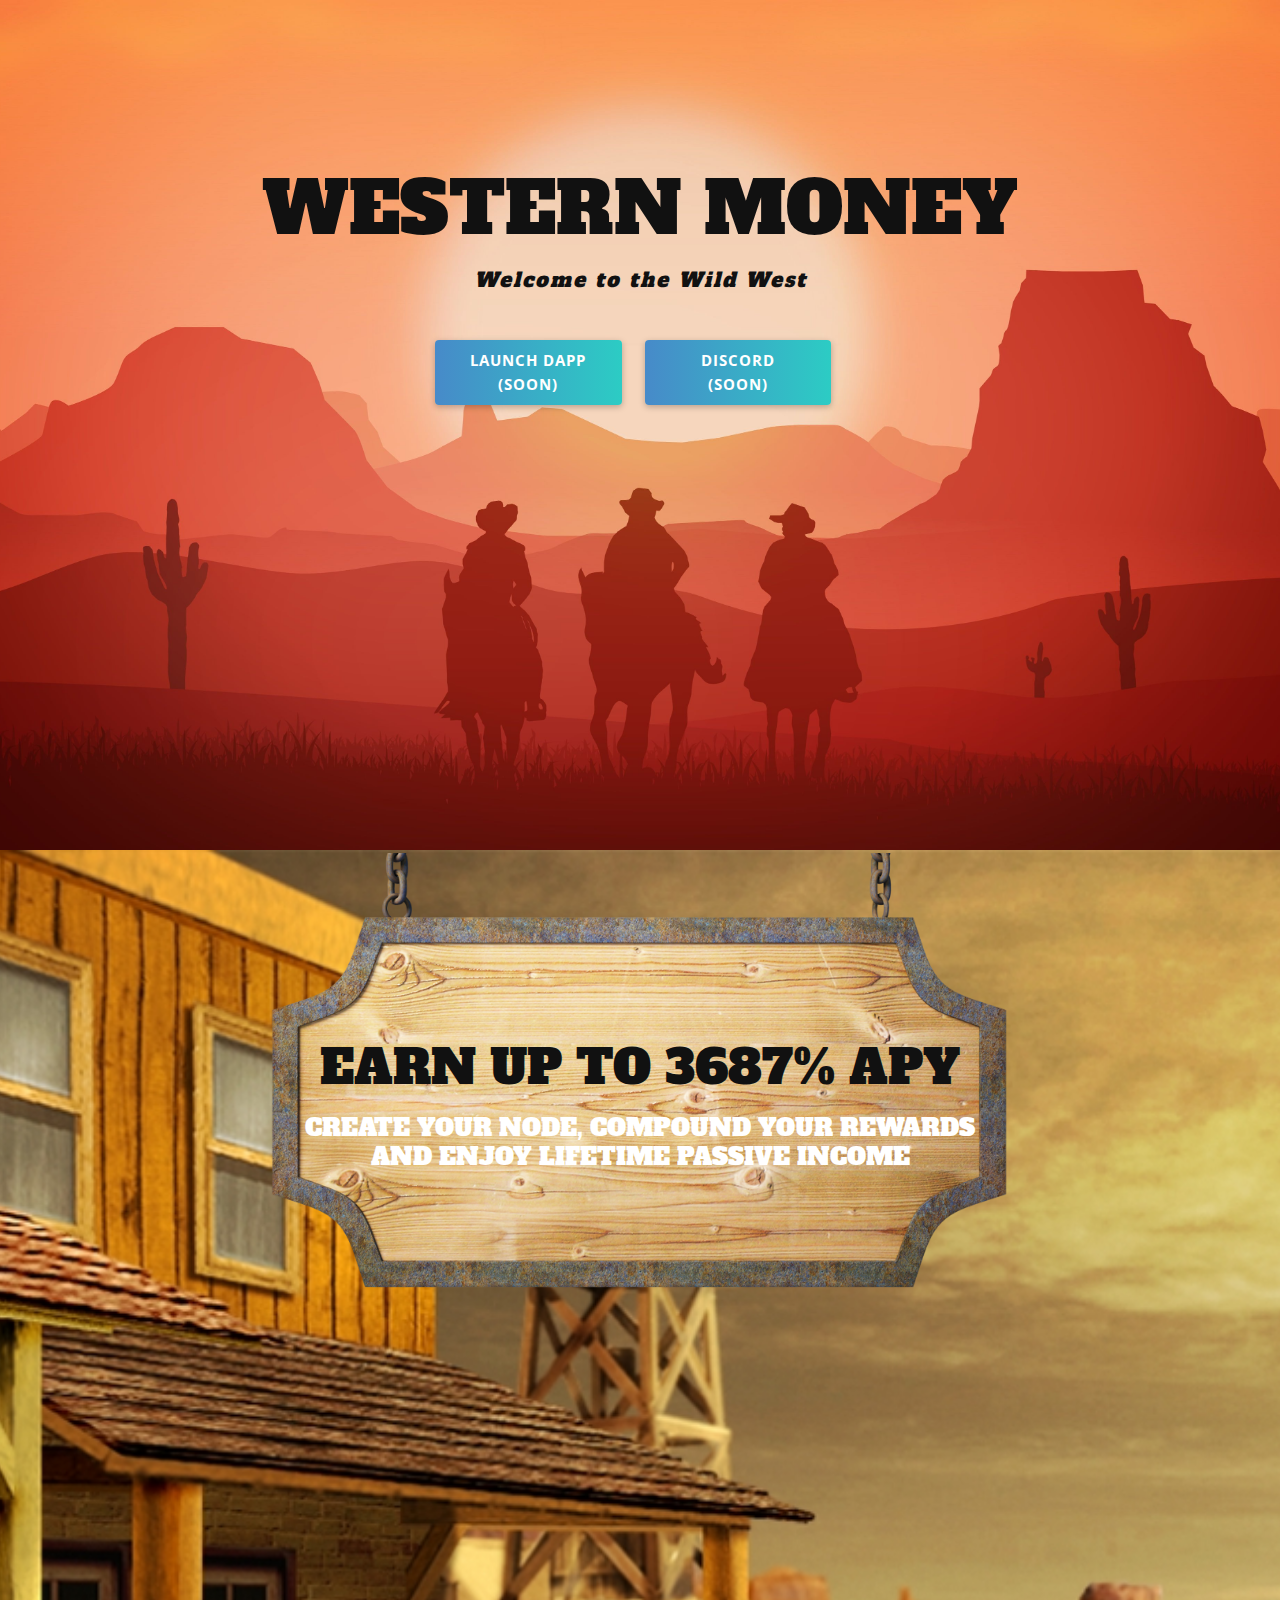
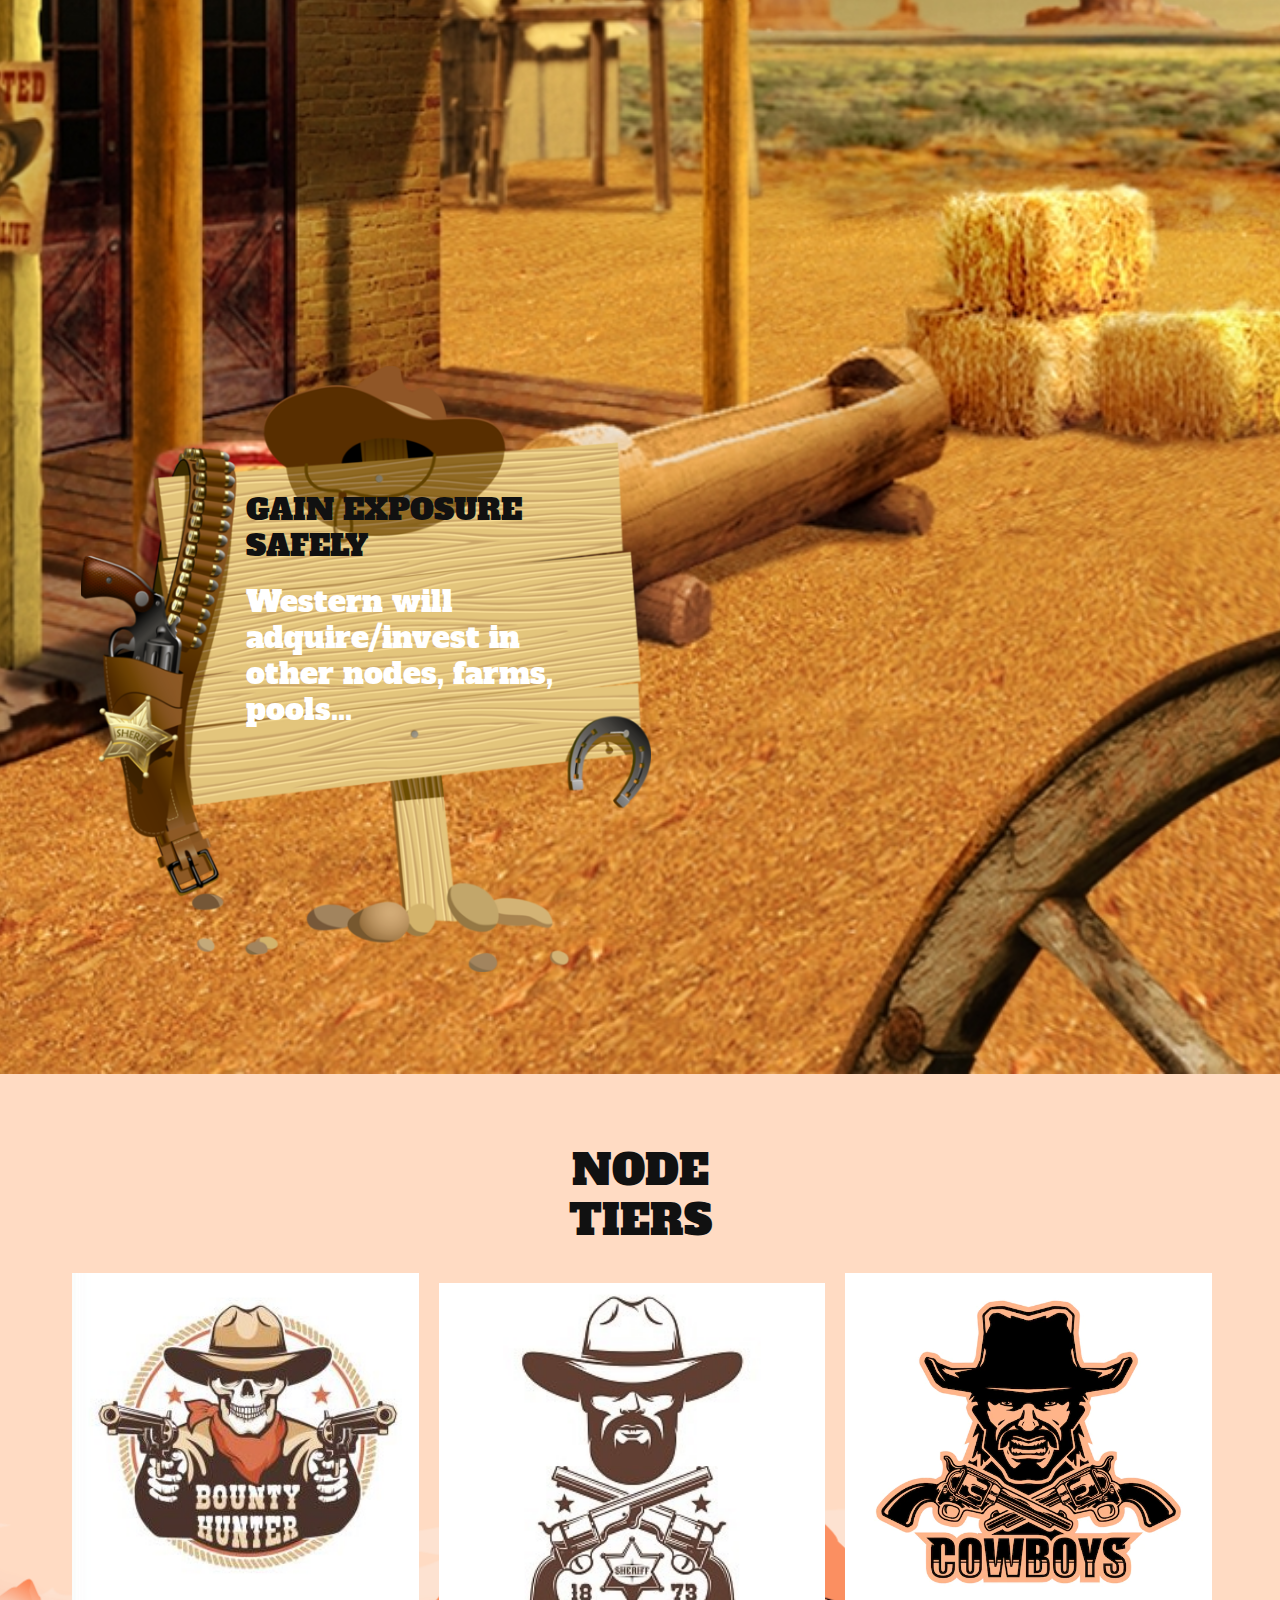
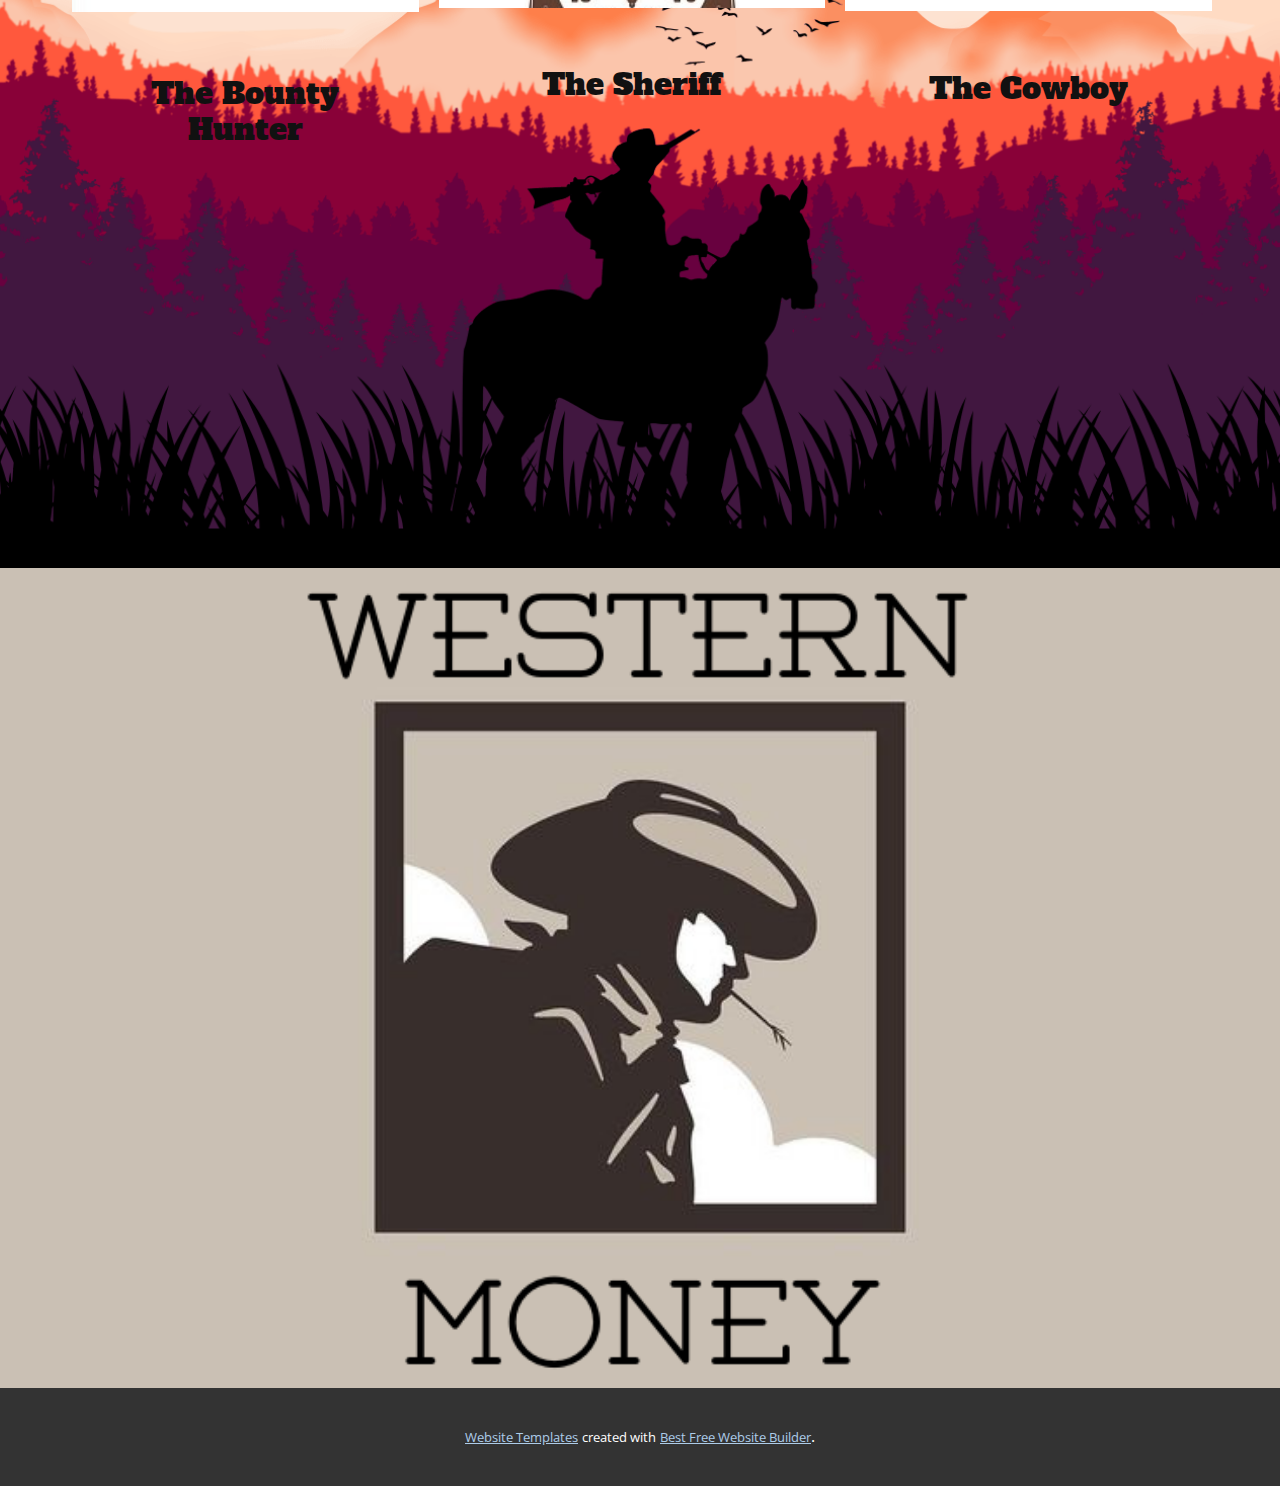
==== index.html @ 6a25d563 "." ====
<!DOCTYPE html>
<html style="font-size: 16px;">
  <head>
    <meta name="viewport" content="width=device-width, initial-scale=1.0">
    <meta charset="utf-8">
    <meta name="keywords" content="Welcome to Mountain Expeditions Club!, About Us, Expedition&nbsp;leaders, Our Leaders, Contact Us">
    <meta name="description" content="">
    <meta name="page_type" content="np-template-header-footer-from-plugin">
    <title>Página 1</title>
    <link rel="stylesheet" href="nicepage.css" media="screen">
<link rel="stylesheet" href="Página-1.css" media="screen">
    <script class="u-script" type="text/javascript" src="jquery.js" defer=""></script>
    <script class="u-script" type="text/javascript" src="nicepage.js" defer=""></script>
    <meta name="generator" content="Nicepage 4.3.3, nicepage.com">
    <link id="u-theme-google-font" rel="stylesheet" href="https://fonts.googleapis.com/css?family=Roboto:100,100i,300,300i,400,400i,500,500i,700,700i,900,900i|Open+Sans:300,300i,400,400i,600,600i,700,700i,800,800i">
    <link id="u-page-google-font" rel="stylesheet" href="https://fonts.googleapis.com/css?family=Alfa+Slab+One:400">
    
    
    
    
    
    <script type="application/ld+json">{
		"@context": "http://schema.org",
		"@type": "Organization",
		"name": ""
}</script>
    <meta name="theme-color" content="#478ac9">
    <meta property="og:title" content="Página 1">
    <meta property="og:type" content="website">
  </head>
  <body data-home-page="Página-1.html" data-home-page-title="Página 1" class="u-body"> 
    <section class="u-clearfix u-image u-section-1" id="sec-40b3" data-image-width="4010" data-image-height="2453">
      <div class="u-clearfix u-sheet u-sheet-1">
        <div class="u-container-style u-expanded-width-md u-expanded-width-sm u-group u-group-1">
          <div class="u-container-layout u-container-layout-1">
            <h1 class="u-align-center u-custom-font u-text u-title u-text-1">WESTERN MONEY</h1>
            <h5 class="u-align-center u-custom-font u-text u-text-2">Welcome to the Wild West</h5>
            <a href="twitter.com/western_money_" class="u-btn u-btn-round u-button-style u-gradient u-none u-radius-4 u-text-body-alt-color u-btn-1"> LAUNCH DAPP<br>(soon)
            </a>
            <a href="discord.com" class="u-btn u-btn-round u-button-style u-gradient u-none u-radius-4 u-text-body-alt-color u-btn-2"> discord<br>(soon)
            </a>
          </div>
        </div>
      </div>
    </section>
    <section class="u-clearfix u-image u-section-2" id="sec-3da4" data-image-width="1600" data-image-height="921">
      <div class="u-clearfix u-sheet u-sheet-1">
        <div class="u-container-style u-group u-group-1">
          <div class="u-container-layout u-container-layout-1">
            <img class="u-image u-image-default u-image-1" src="images/1716072929.png" alt="" data-image-width="1050" data-image-height="956">
            <h2 class="u-align-center u-text u-text-1">EARN UP TO 3687% APY</h2>
            <h4 class="u-align-center u-custom-font u-text u-text-body-alt-color u-text-2">CREATE YOUR NODE, COMPOUND YOUR REWARDS AND ENJOY LIFETIME PASSIVE INCOME</h4>
          </div>
        </div>
        <div class="u-clearfix u-expanded-width u-layout-wrap u-layout-wrap-1">
          <div class="u-gutter-0 u-layout">
            <div class="u-layout-row">
              <div class="u-container-style u-layout-cell u-size-60 u-layout-cell-1">
                <div class="u-container-layout"></div>
              </div>
            </div>
          </div>
        </div>
        <div class="u-container-style u-group u-group-2">
          <div class="u-container-layout u-container-layout-3">
            <img class="u-image u-image-default u-image-2" src="images/PngItem_6798335.png" alt="" data-image-width="600" data-image-height="638">
            <h3 class="u-custom-font u-text u-text-3">GAIN EXPOSURE SAFELY</h3>
            <h3 class="u-custom-font u-text u-text-body-alt-color u-text-4">Western will adquire/invest in other nodes, farms, pools...</h3>
          </div>
        </div>
      </div>
    </section>
    <section class="u-clearfix u-image u-section-3" id="sec-844a" data-image-width="1920" data-image-height="1080">
      <div class="u-clearfix u-sheet u-sheet-1">
        <h3 class="u-align-center u-custom-font u-text u-text-1">NODE TIERS</h3>
        <a href="https://nicepage.cloud" class="u-btn u-btn-round u-button-style u-gradient u-none u-radius-4 u-text-body-alt-color u-btn-1"><span class="u-icon u-text-white"><svg class="u-svg-content" viewBox="0 0 512 512" x="0px" y="0px" style="width: 1em; height: 1em;"><path d="M53.333,224C23.936,224,0,247.936,0,277.333V448c0,29.397,23.936,53.333,53.333,53.333h64 c12.011,0,23.061-4.053,32-10.795V224H53.333z"></path><path d="M512,304c0-12.821-5.077-24.768-13.888-33.579c9.963-10.901,15.04-25.515,13.653-40.725    c-2.496-27.115-26.923-48.363-55.637-48.363H324.352c6.528-19.819,16.981-56.149,16.981-85.333c0-46.272-39.317-85.333-64-85.333 c-22.165,0-37.995,12.48-38.677,12.992c-2.517,2.027-3.989,5.099-3.989,8.341v72.341l-61.44,133.099l-2.56,1.301v228.651    C188.032,475.584,210.005,480,224,480h195.819c23.232,0,43.563-15.659,48.341-37.269c2.453-11.115,1.024-22.315-3.861-32.043 c15.765-7.936,26.368-24.171,26.368-42.688c0-7.552-1.728-14.784-5.013-21.333C501.419,338.731,512,322.496,512,304z"></path></svg><img></span>&nbsp;Like
        </a>
      </div>
    </section>
    <section class="u-clearfix u-image u-section-4" id="sec-cf53" data-image-width="736" data-image-height="736">
      <div class="u-clearfix u-sheet u-sheet-1">
        <div class="u-clearfix u-expanded-width u-gutter-20 u-layout-wrap u-layout-wrap-1">
          <div class="u-layout">
            <div class="u-layout-row">
              <div class="u-container-style u-layout-cell u-left-cell u-size-20 u-size-20-md u-layout-cell-1">
                <div class="u-container-layout"></div>
              </div>
              <div class="u-container-style u-layout-cell u-size-20 u-size-20-md u-layout-cell-2">
                <div class="u-container-layout">
                  <div class="u-clearfix u-gutter-20 u-layout-wrap u-layout-wrap-2">
                    <div class="u-layout">
                      <div class="u-layout-row">
                        <div class="u-container-style u-layout-cell u-left-cell u-size-19-lg u-size-19-sm u-size-19-xl u-size-19-xs u-size-20-md u-layout-cell-3">
                          <div class="u-container-layout">
                            <img class="u-expanded-width u-image u-image-1" src="images/rgrhgrhtj.jpg" data-image-width="303" data-image-height="306">
                            <h3 class="u-align-center u-custom-font u-text u-text-1">The Bounty Hunter</h3>
                          </div>
                        </div>
                        <div class="u-align-center u-container-style u-layout-cell u-size-20-md u-size-21-lg u-size-21-sm u-size-21-xl u-size-21-xs u-layout-cell-4">
                          <div class="u-container-layout">
                            <img class="u-expanded-width u-image u-image-2" src="images/Inkedewgwegw_LI.jpg" data-image-width="288" data-image-height="322">
                            <h3 class="u-custom-font u-text u-text-2">The Sheriff</h3>
                          </div>
                        </div>
                        <div class="u-container-style u-layout-cell u-right-cell u-size-20 u-size-20-md u-layout-cell-5">
                          <div class="u-container-layout">
                            <img class="u-expanded-width u-image u-image-3" src="images/cowboy.jpg" data-image-width="626" data-image-height="626">
                            <h3 class="u-align-center u-custom-font u-text u-text-3">The Cowboy</h3>
                          </div>
                        </div>
                      </div>
                    </div>
                  </div>
                </div>
              </div>
              <div class="u-container-style u-layout-cell u-right-cell u-size-20 u-size-20-md u-layout-cell-6">
                <div class="u-container-layout"></div>
              </div>
            </div>
          </div>
        </div>
      </div>
    </section>
    
    
    
    <section class="u-backlink u-clearfix u-grey-80">
      <a class="u-link" href="https://nicepage.com/website-templates" target="_blank">
        <span>Website Templates</span>
      </a>
      <p class="u-text">
        <span>created with</span>
      </p>
      <a class="u-link" href="https://nicepage.dev" target="_blank">
        <span>Best Free Website Builder</span>
      </a>. 
    </section>
  </body>
</html>
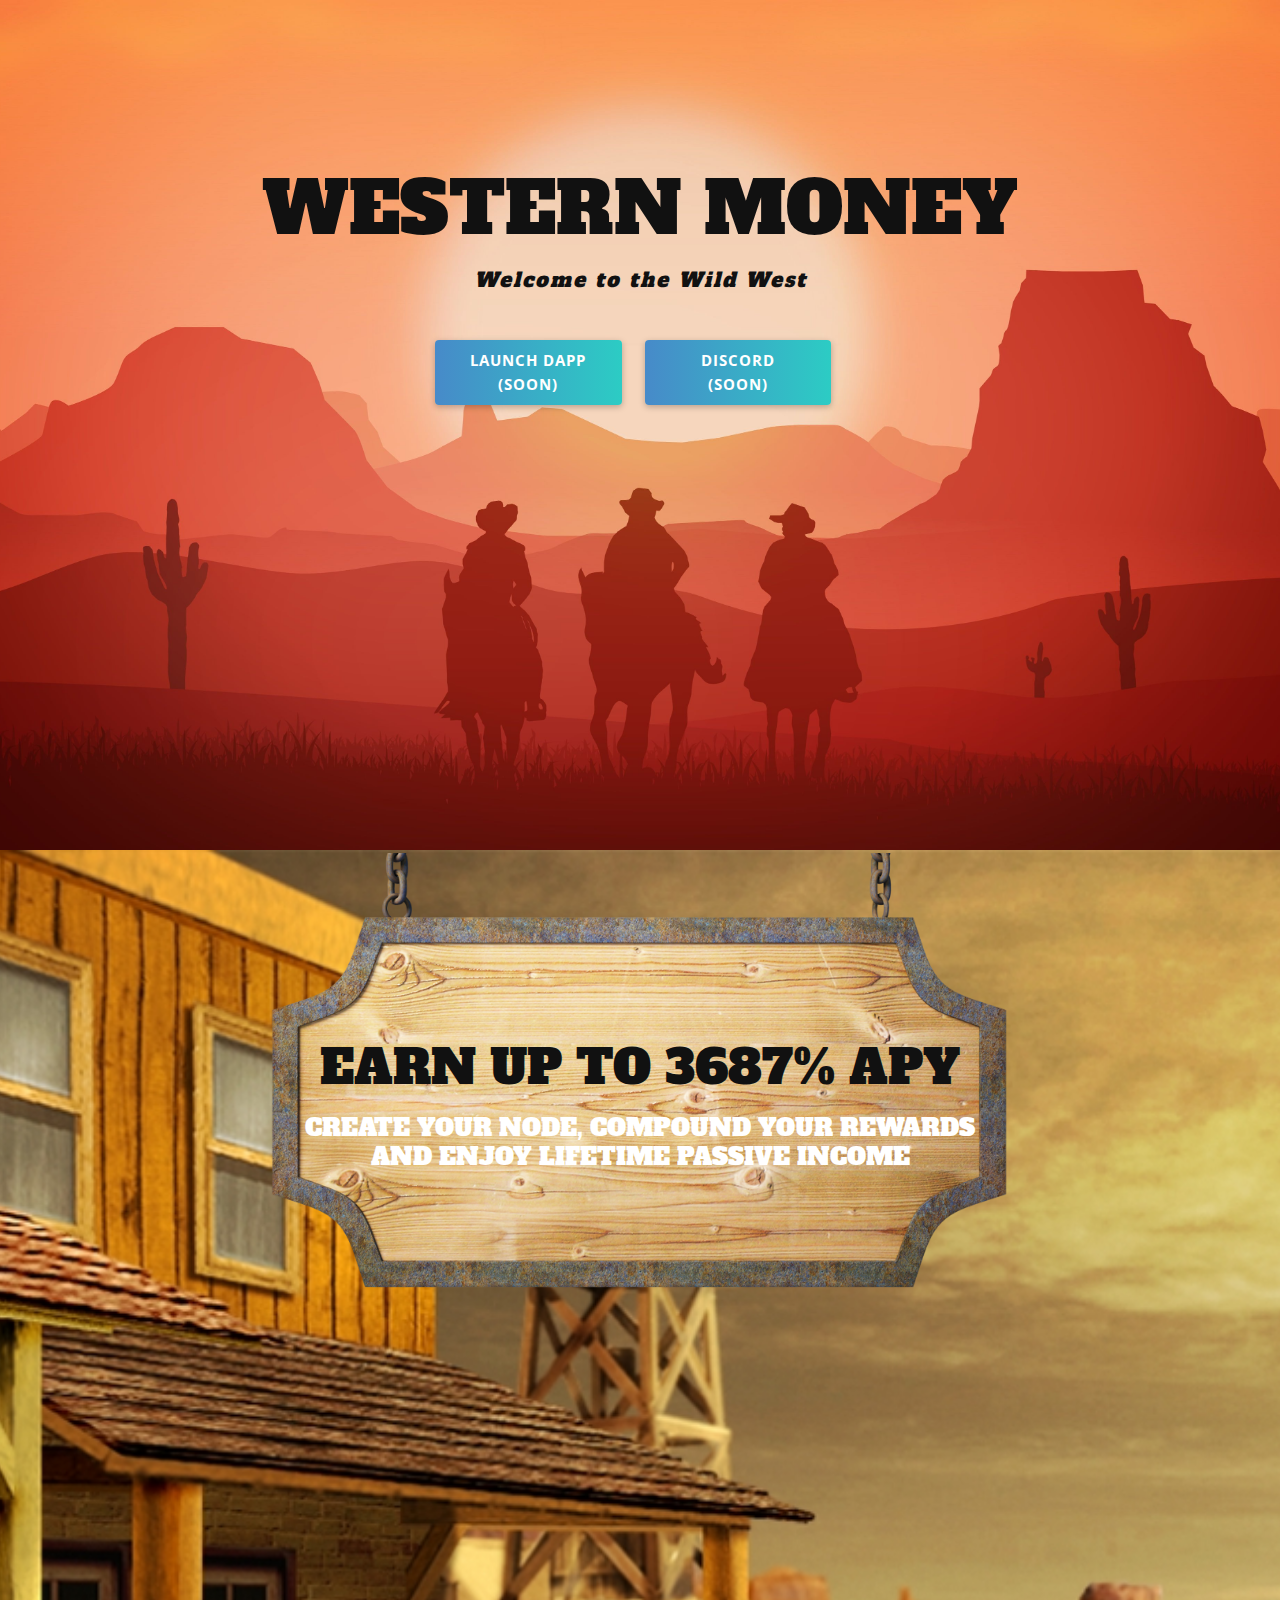
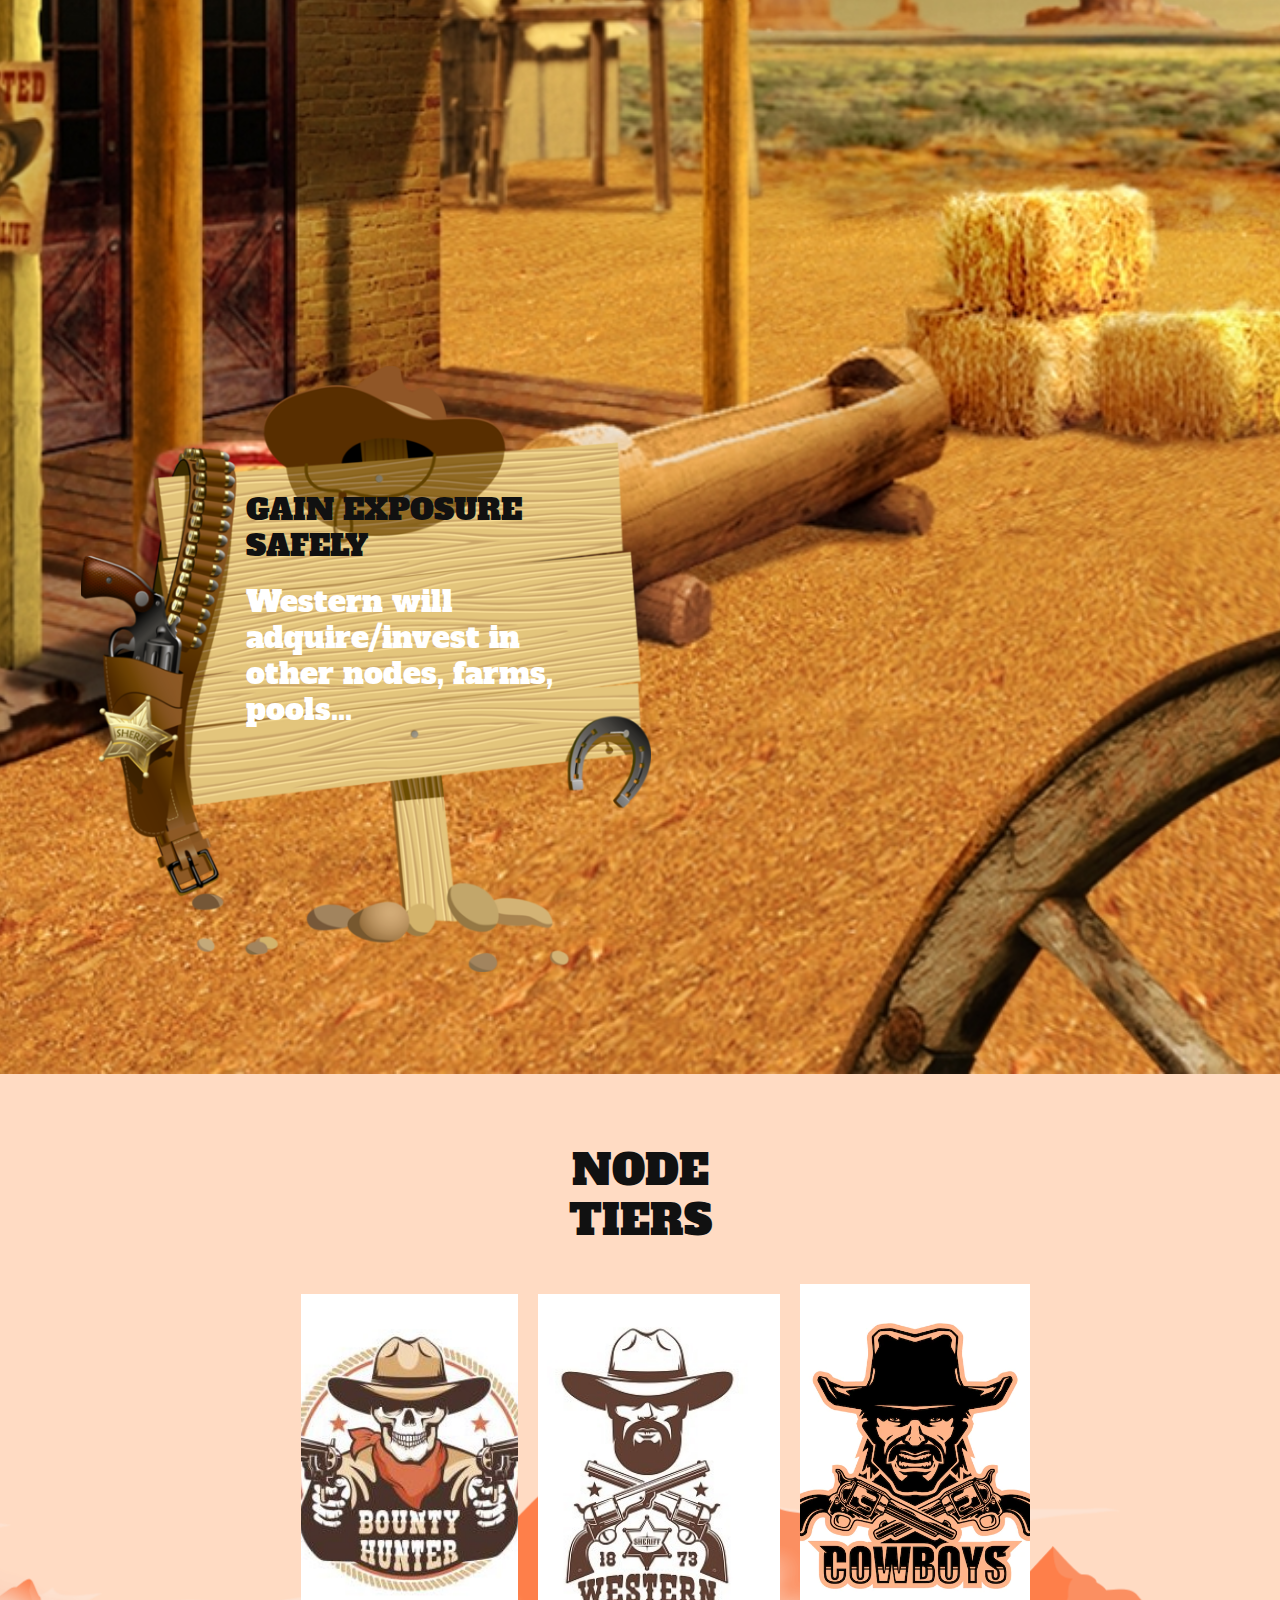
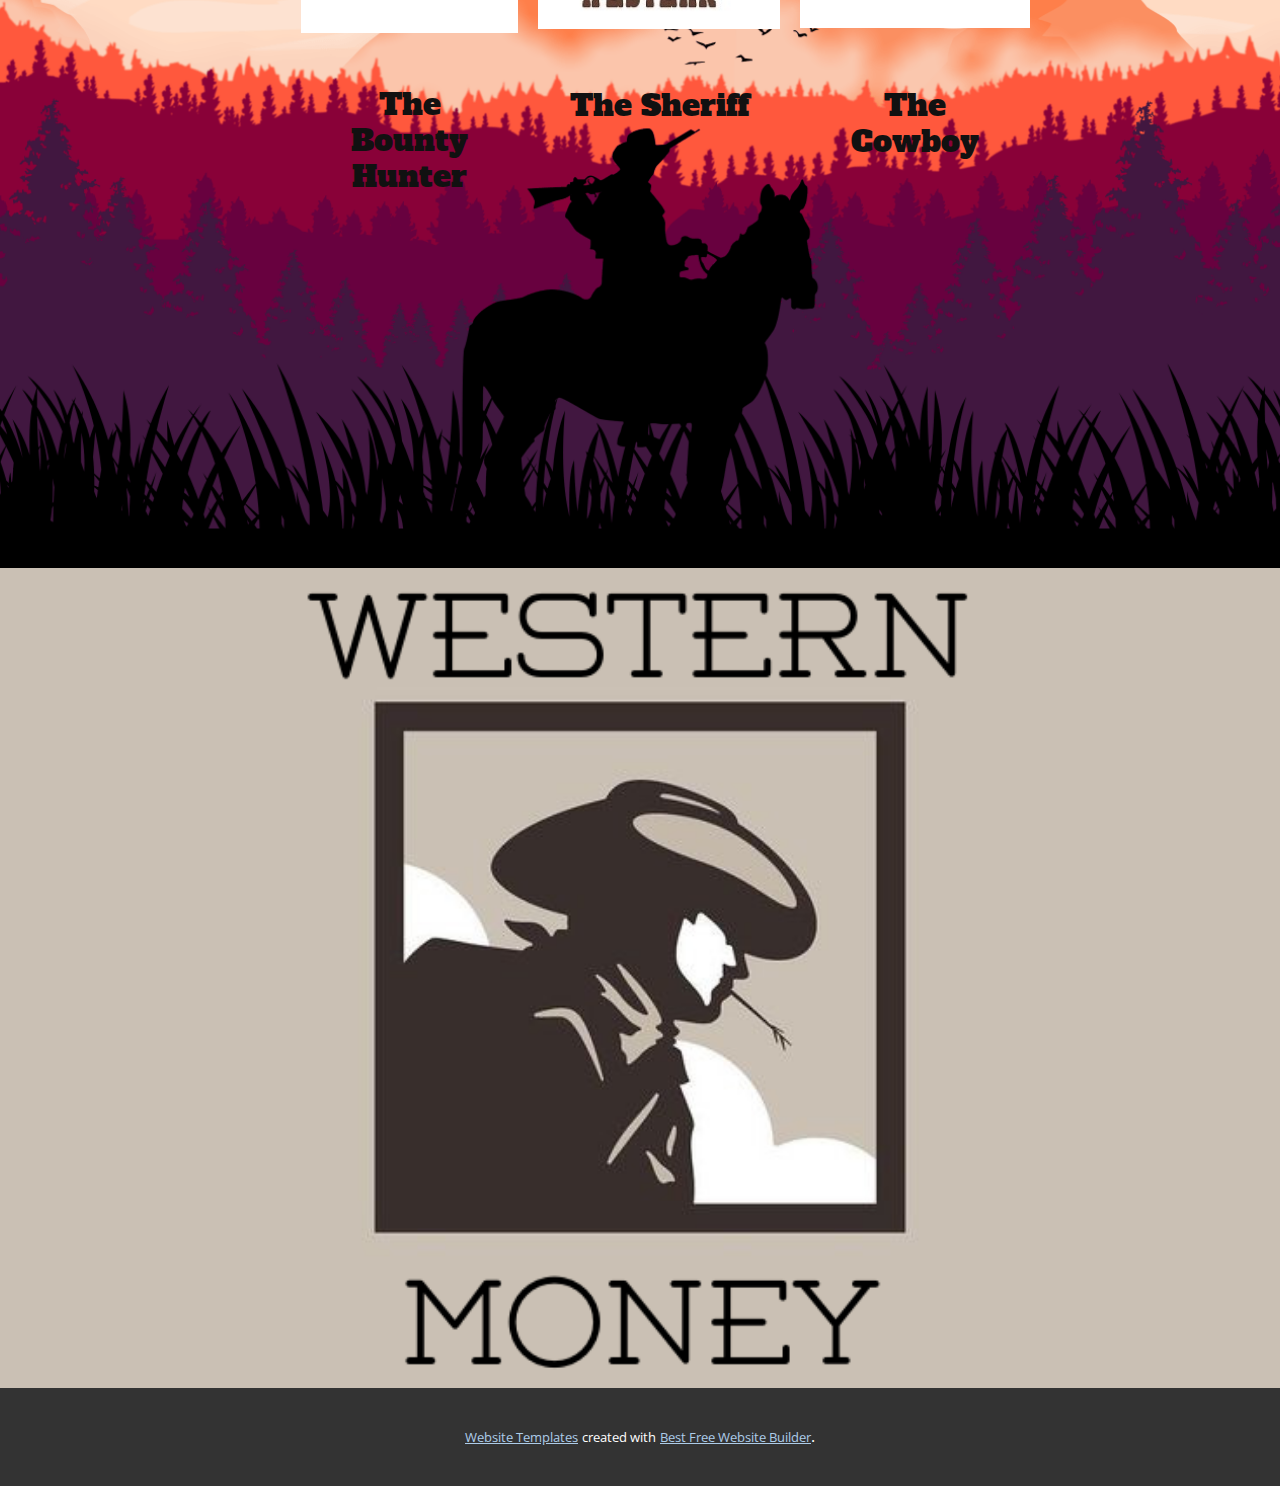
==== commit 38ce503f: "." ====
--- a/index.html
+++ b/index.html
@@ -45,10 +45,10 @@
     </section>
     <section class="u-clearfix u-image u-section-2" id="sec-3da4" data-image-width="1600" data-image-height="921">
       <div class="u-clearfix u-sheet u-sheet-1">
-        <div class="u-container-style u-group u-group-1">
+        <div class="u-container-style u-expanded-width-xs u-group u-group-1">
           <div class="u-container-layout u-container-layout-1">
             <img class="u-image u-image-default u-image-1" src="images/1716072929.png" alt="" data-image-width="1050" data-image-height="956">
-            <h2 class="u-align-center u-text u-text-1">EARN UP TO 3687% APY</h2>
+            <h2 class="u-align-center u-text u-text-1">EARN UP TO 3687% A​PY</h2>
             <h4 class="u-align-center u-custom-font u-text u-text-body-alt-color u-text-2">CREATE YOUR NODE, COMPOUND YOUR REWARDS AND ENJOY LIFETIME PASSIVE INCOME</h4>
           </div>
         </div>
@@ -61,7 +61,7 @@
             </div>
           </div>
         </div>
-        <div class="u-container-style u-group u-group-2">
+        <div class="u-container-style u-expanded-width-xs u-group u-group-2">
           <div class="u-container-layout u-container-layout-3">
             <img class="u-image u-image-default u-image-2" src="images/PngItem_6798335.png" alt="" data-image-width="600" data-image-height="638">
             <h3 class="u-custom-font u-text u-text-3">GAIN EXPOSURE SAFELY</h3>
@@ -73,8 +73,30 @@
     <section class="u-clearfix u-image u-section-3" id="sec-844a" data-image-width="1920" data-image-height="1080">
       <div class="u-clearfix u-sheet u-sheet-1">
         <h3 class="u-align-center u-custom-font u-text u-text-1">NODE TIERS</h3>
-        <a href="https://nicepage.cloud" class="u-btn u-btn-round u-button-style u-gradient u-none u-radius-4 u-text-body-alt-color u-btn-1"><span class="u-icon u-text-white"><svg class="u-svg-content" viewBox="0 0 512 512" x="0px" y="0px" style="width: 1em; height: 1em;"><path d="M53.333,224C23.936,224,0,247.936,0,277.333V448c0,29.397,23.936,53.333,53.333,53.333h64 c12.011,0,23.061-4.053,32-10.795V224H53.333z"></path><path d="M512,304c0-12.821-5.077-24.768-13.888-33.579c9.963-10.901,15.04-25.515,13.653-40.725    c-2.496-27.115-26.923-48.363-55.637-48.363H324.352c6.528-19.819,16.981-56.149,16.981-85.333c0-46.272-39.317-85.333-64-85.333 c-22.165,0-37.995,12.48-38.677,12.992c-2.517,2.027-3.989,5.099-3.989,8.341v72.341l-61.44,133.099l-2.56,1.301v228.651    C188.032,475.584,210.005,480,224,480h195.819c23.232,0,43.563-15.659,48.341-37.269c2.453-11.115,1.024-22.315-3.861-32.043 c15.765-7.936,26.368-24.171,26.368-42.688c0-7.552-1.728-14.784-5.013-21.333C501.419,338.731,512,322.496,512,304z"></path></svg><img></span>&nbsp;Like
-        </a>
+        <div class="u-clearfix u-gutter-20 u-layout-wrap u-layout-wrap-1">
+          <div class="u-layout">
+            <div class="u-layout-row">
+              <div class="u-container-style u-layout-cell u-left-cell u-size-19-lg u-size-19-sm u-size-19-xl u-size-19-xs u-size-20-md u-layout-cell-1">
+                <div class="u-container-layout">
+                  <img class="u-expanded-width u-image u-image-1" src="images/rgrhgrhtj.jpg" data-image-width="303" data-image-height="306">
+                  <h3 class="u-align-center u-custom-font u-text u-text-2">The Bounty Hunter</h3>
+                </div>
+              </div>
+              <div class="u-align-center u-container-style u-layout-cell u-size-20-md u-size-21-lg u-size-21-sm u-size-21-xl u-size-21-xs u-layout-cell-2">
+                <div class="u-container-layout">
+                  <img class="u-expanded-width u-image u-image-2" src="images/Inkedewgwegw_LI.jpg" data-image-width="288" data-image-height="322">
+                  <h3 class="u-custom-font u-text u-text-3">The Sheriff</h3>
+                </div>
+              </div>
+              <div class="u-container-style u-layout-cell u-right-cell u-size-20 u-size-20-md u-layout-cell-3">
+                <div class="u-container-layout">
+                  <img class="u-expanded-width u-image u-image-3" src="images/cowboy.jpg" data-image-width="626" data-image-height="626">
+                  <h3 class="u-align-center u-custom-font u-text u-text-4">The Cowboy</h3>
+                </div>
+              </div>
+            </div>
+          </div>
+        </div>
       </div>
     </section>
     <section class="u-clearfix u-image u-section-4" id="sec-cf53" data-image-width="736" data-image-height="736">
@@ -86,34 +108,9 @@
                 <div class="u-container-layout"></div>
               </div>
               <div class="u-container-style u-layout-cell u-size-20 u-size-20-md u-layout-cell-2">
-                <div class="u-container-layout">
-                  <div class="u-clearfix u-gutter-20 u-layout-wrap u-layout-wrap-2">
-                    <div class="u-layout">
-                      <div class="u-layout-row">
-                        <div class="u-container-style u-layout-cell u-left-cell u-size-19-lg u-size-19-sm u-size-19-xl u-size-19-xs u-size-20-md u-layout-cell-3">
-                          <div class="u-container-layout">
-                            <img class="u-expanded-width u-image u-image-1" src="images/rgrhgrhtj.jpg" data-image-width="303" data-image-height="306">
-                            <h3 class="u-align-center u-custom-font u-text u-text-1">The Bounty Hunter</h3>
-                          </div>
-                        </div>
-                        <div class="u-align-center u-container-style u-layout-cell u-size-20-md u-size-21-lg u-size-21-sm u-size-21-xl u-size-21-xs u-layout-cell-4">
-                          <div class="u-container-layout">
-                            <img class="u-expanded-width u-image u-image-2" src="images/Inkedewgwegw_LI.jpg" data-image-width="288" data-image-height="322">
-                            <h3 class="u-custom-font u-text u-text-2">The Sheriff</h3>
-                          </div>
-                        </div>
-                        <div class="u-container-style u-layout-cell u-right-cell u-size-20 u-size-20-md u-layout-cell-5">
-                          <div class="u-container-layout">
-                            <img class="u-expanded-width u-image u-image-3" src="images/cowboy.jpg" data-image-width="626" data-image-height="626">
-                            <h3 class="u-align-center u-custom-font u-text u-text-3">The Cowboy</h3>
-                          </div>
-                        </div>
-                      </div>
-                    </div>
-                  </div>
-                </div>
+                <div class="u-container-layout"></div>
               </div>
-              <div class="u-container-style u-layout-cell u-right-cell u-size-20 u-size-20-md u-layout-cell-6">
+              <div class="u-container-style u-layout-cell u-right-cell u-size-20 u-size-20-md u-layout-cell-3">
                 <div class="u-container-layout"></div>
               </div>
             </div>
--- a/Página-1.css
+++ b/Página-1.css
@@ -10,7 +10,6 @@
 .u-section-1 .u-group-1 {
   width: 1031px;
   min-height: 419px;
-  height: auto;
   margin: 100px auto 60px;
 }
 
@@ -62,7 +61,6 @@
 
   .u-section-1 .u-group-1 {
     width: 940px;
-    height: auto;
   }
 
   .u-section-1 .u-text-1 {
@@ -134,6 +132,12 @@
   .u-section-1 .u-text-1 {
     font-size: 3rem;
   }
+
+  .u-section-1 .u-btn-2 {
+    margin-top: 20px;
+    margin-right: auto;
+    margin-left: 0;
+  }
 } .u-section-2 {
   background-image: url("images/wild-west.jpeg");
   background-position: 50% 50%;
@@ -146,7 +150,6 @@
 .u-section-2 .u-group-1 {
   width: 716px;
   min-height: 482px;
-  height: auto;
   margin: 40px auto 0;
 }
 
@@ -169,6 +172,7 @@
 
 .u-section-2 .u-text-2 {
   font-family: "Alfa Slab One";
+  font-size: 1.5rem;
   margin: 20px 0 0;
 }
 
@@ -183,7 +187,6 @@
 .u-section-2 .u-group-2 {
   width: 954px;
   min-height: 616px;
-  height: auto;
   margin: -50px 72px 60px auto;
 }
 
@@ -215,7 +218,6 @@
 
   .u-section-2 .u-group-1 {
     min-height: 534px;
-    height: auto;
   }
 
   .u-section-2 .u-container-layout-1 {
@@ -243,7 +245,6 @@
   .u-section-2 .u-group-2 {
     width: 940px;
     margin-right: 0;
-    height: auto;
   }
 
   .u-section-2 .u-text-3 {
@@ -291,27 +292,48 @@
 }
 
 @media (max-width: 767px) {
+  .u-section-2 .u-sheet-1 {
+    min-height: 1423px;
+  }
+
   .u-section-2 .u-group-1 {
-    width: 540px;
-    min-height: 470px;
+    min-height: 415px;
+    width: 388px;
+    margin-top: 52px;
+    margin-left: 0;
   }
 
   .u-section-2 .u-container-layout-1 {
-    padding-left: 9px;
-    padding-right: 9px;
+    padding-left: 0;
+    padding-right: 0;
+    padding-bottom: 0;
   }
 
   .u-section-2 .u-image-1 {
     height: 338px;
     width: 540px;
-    margin-left: 0;
-    margin-right: 0;
+    margin-left: 9px;
+    margin-right: 9px;
   }
 
   .u-section-2 .u-text-1 {
-    margin-top: -150px;
-    margin-left: 0;
-    margin-right: 0;
+    width: auto;
+    margin-top: -261px;
+    margin-right: -76px;
+    margin-left: 94px;
+  }
+
+  .u-section-2 .u-text-2 {
+    width: auto;
+    font-size: 1.125rem;
+    margin-right: -68px;
+    margin-left: 86px;
+  }
+
+  .u-section-2 .u-layout-wrap-1 {
+    margin-top: 43px;
+    margin-right: initial;
+    margin-left: initial;
   }
 
   .u-section-2 .u-layout-cell-1 {
@@ -320,34 +342,64 @@
 
   .u-section-2 .u-group-2 {
     width: 540px;
+    margin-top: -38px;
+    margin-right: -38px;
+    margin-bottom: 48px;
   }
 
   .u-section-2 .u-text-3 {
-    margin-right: 222px;
+    width: auto;
+    margin-top: -467px;
+    margin-right: 179px;
+    margin-left: 43px;
   }
 
   .u-section-2 .u-text-4 {
-    margin-right: 222px;
+    width: auto;
+    margin-right: 179px;
+    margin-left: 43px;
   }
 }
 
 @media (max-width: 575px) {
+  .u-section-2 .u-sheet-1 {
+    min-height: 1317px;
+  }
+
   .u-section-2 .u-group-1 {
-    width: 340px;
-  }
-
-  .u-section-2 .u-container-layout-1 {
-    padding-left: 0;
-    padding-right: 0;
+    margin-top: 32px;
+    margin-right: initial;
+    margin-left: initial;
+    width: auto;
   }
 
   .u-section-2 .u-image-1 {
     height: 213px;
     width: 340px;
+    margin-left: 0;
+    margin-right: 0;
   }
 
   .u-section-2 .u-text-1 {
-    margin-top: -25px;
+    width: 256px;
+    margin-top: -154px;
+    margin-left: auto;
+    margin-right: auto;
+    font-size: 1.5rem;
+  }
+
+  .u-section-2 .u-text-2 {
+    font-size: 0.75rem;
+    width: 248px;
+    margin-top: 15px;
+    margin-left: auto;
+    margin-right: auto;
+  }
+
+  .u-section-2 .u-layout-wrap-1 {
+    margin-top: 63px;
+    margin-right: initial;
+    margin-left: initial;
   }
 
   .u-section-2 .u-layout-cell-1 {
@@ -355,7 +407,11 @@
   }
 
   .u-section-2 .u-group-2 {
-    width: 340px;
+    margin-top: 0;
+    margin-bottom: 10px;
+    margin-right: initial;
+    margin-left: initial;
+    width: auto;
   }
 
   .u-section-2 .u-image-2 {
@@ -365,12 +421,15 @@
   }
 
   .u-section-2 .u-text-3 {
-    margin-top: -236px;
-    margin-right: 22px;
+    margin-top: -287px;
+    margin-right: -56px;
+    margin-left: 78px;
   }
 
   .u-section-2 .u-text-4 {
-    margin-right: 22px;
+    margin-top: 0;
+    margin-right: 32px;
+    margin-left: 78px;
   }
 } .u-section-3 {
   background-image: url("images/313385-cowboy-hd-wallpaper-and-background-image.png");
@@ -388,21 +447,67 @@
   margin: 71px auto 0;
 }
 
-.u-section-3 .u-btn-1 {
-  background-image: linear-gradient(to right, #478ac9, #2cccc4);
-  border-style: none;
-  font-weight: 700;
-  text-transform: uppercase;
-  font-size: 0.9375rem;
-  letter-spacing: 1px;
-  box-shadow: 0px 2px 6px 0 rgba(0,0,0,0.25);
-  margin: 114px auto 60px;
-  padding: 8px 36px 9px 35px;
+.u-section-3 .u-layout-wrap-1 {
+  width: 729px;
+  margin: 38px 180px 60px auto;
+}
+
+.u-section-3 .u-layout-cell-1 {
+  min-height: 767px;
+}
+
+.u-section-3 .u-image-1 {
+  height: 339px;
+  object-position: 52.32% 100%;
+  margin-top: 10px;
+  margin-bottom: 0;
+}
+
+.u-section-3 .u-text-2 {
+  font-family: "Alfa Slab One";
+  margin: 54px 20px 0;
+}
+
+.u-section-3 .u-layout-cell-2 {
+  min-height: 767px;
+}
+
+.u-section-3 .u-image-2 {
+  height: 335px;
+  object-position: 71.15% 29.29%;
+  margin-top: 10px;
+  margin-bottom: 0;
+}
+
+.u-section-3 .u-text-3 {
+  font-family: "Alfa Slab One";
+  margin: 59px 1px 0;
+}
+
+.u-section-3 .u-layout-cell-3 {
+  background-image: none;
+  min-height: 767px;
+}
+
+.u-section-3 .u-image-3 {
+  height: 344px;
+  margin-top: 0;
+  margin-bottom: 0;
+}
+
+.u-section-3 .u-text-4 {
+  font-family: "Alfa Slab One";
+  margin: 60px 20px 0;
 }
 
 @media (max-width: 1199px) {
   .u-section-3 .u-sheet-1 {
-    min-height: 902px;
+    min-height: 1016px;
+  }
+
+  .u-section-3 .u-layout-wrap-1 {
+    margin-top: 10px;
+    margin-right: 92px;
   }
 }
 
@@ -410,12 +515,75 @@
   .u-section-3 .u-sheet-1 {
     min-height: 691px;
   }
+
+  .u-section-3 .u-layout-wrap-1 {
+    width: 720px;
+    margin-right: 0;
+  }
+
+  .u-section-3 .u-layout-cell-1 {
+    min-height: 100px;
+  }
+
+  .u-section-3 .u-image-1 {
+    height: 352px;
+  }
+
+  .u-section-3 .u-layout-cell-2 {
+    min-height: 100px;
+  }
+
+  .u-section-3 .u-image-2 {
+    height: 315px;
+  }
+
+  .u-section-3 .u-text-3 {
+    margin-left: 0;
+    margin-right: 0;
+  }
+
+  .u-section-3 .u-layout-cell-3 {
+    min-height: 100px;
+  }
+
+  .u-section-3 .u-image-3 {
+    height: 340px;
+  }
+
+  .u-section-3 .u-text-4 {
+    margin-left: 19px;
+    margin-right: 19px;
+  }
 }
 
 @media (max-width: 767px) {
   .u-section-3 .u-sheet-1 {
     min-height: 518px;
   }
+
+  .u-section-3 .u-layout-wrap-1 {
+    width: 540px;
+  }
+
+  .u-section-3 .u-image-1 {
+    height: 792px;
+  }
+
+  .u-section-3 .u-layout-cell-2 {
+    min-height: 441px;
+  }
+
+  .u-section-3 .u-image-2 {
+    height: 709px;
+  }
+
+  .u-section-3 .u-layout-cell-3 {
+    min-height: 460px;
+  }
+
+  .u-section-3 .u-image-3 {
+    height: 765px;
+  }
 }
 
 @media (max-width: 575px) {
@@ -426,6 +594,40 @@
   .u-section-3 .u-text-1 {
     font-size: 1.5rem;
   }
+
+  .u-section-3 .u-layout-wrap-1 {
+    width: 340px;
+  }
+
+  .u-section-3 .u-image-1 {
+    height: 499px;
+  }
+
+  .u-section-3 .u-text-2 {
+    margin-left: 0;
+    margin-right: 0;
+  }
+
+  .u-section-3 .u-layout-cell-2 {
+    min-height: 433px;
+  }
+
+  .u-section-3 .u-image-2 {
+    height: 446px;
+  }
+
+  .u-section-3 .u-layout-cell-3 {
+    min-height: 452px;
+  }
+
+  .u-section-3 .u-image-3 {
+    height: 482px;
+  }
+
+  .u-section-3 .u-text-4 {
+    margin-left: 0;
+    margin-right: 0;
+  }
 } .u-section-4 {
   background-image: url("images/Weston1.png");
   background-position: 50% 50%;
@@ -448,60 +650,7 @@
   min-height: 460px;
 }
 
-.u-section-4 .u-layout-wrap-2 {
-  width: 1140px;
-  margin: -753px auto 0 -385px;
-}
-
 .u-section-4 .u-layout-cell-3 {
-  min-height: 767px;
-}
-
-.u-section-4 .u-image-1 {
-  height: 339px;
-  object-position: 0% 100%;
-  margin-top: 0;
-  margin-bottom: 0;
-}
-
-.u-section-4 .u-text-1 {
-  font-family: "Alfa Slab One";
-  margin: 64px 20px 0;
-}
-
-.u-section-4 .u-layout-cell-4 {
-  min-height: 767px;
-}
-
-.u-section-4 .u-image-2 {
-  height: 325px;
-  object-position: 71.15% 29.29%;
-  margin-top: 10px;
-  margin-bottom: 0;
-}
-
-.u-section-4 .u-text-2 {
-  font-family: "Alfa Slab One";
-  margin: 59px 1px 0;
-}
-
-.u-section-4 .u-layout-cell-5 {
-  background-image: none;
-  min-height: 767px;
-}
-
-.u-section-4 .u-image-3 {
-  height: 338px;
-  margin-top: 0;
-  margin-bottom: 0;
-}
-
-.u-section-4 .u-text-3 {
-  font-family: "Alfa Slab One";
-  margin: 60px 20px 0;
-}
-
-.u-section-4 .u-layout-cell-6 {
   background-image: none;
   min-height: 460px;
 }
@@ -511,116 +660,22 @@
     margin-right: initial;
     margin-left: initial;
   }
-
-  .u-section-4 .u-layout-wrap-2 {
-    width: 300px;
-    margin-left: 0;
-  }
-
-  .u-section-4 .u-layout-cell-3 {
-    min-height: 356px;
-  }
-
-  .u-section-4 .u-image-1 {
-    height: 89px;
-    margin-top: -20px;
-  }
-
-  .u-section-4 .u-text-1 {
-    margin-top: 60px;
-    margin-left: 0;
-    margin-right: 0;
-  }
-
-  .u-section-4 .u-layout-cell-4 {
-    min-height: 202px;
-  }
-
-  .u-section-4 .u-image-2 {
-    height: 86px;
-  }
-
-  .u-section-4 .u-text-2 {
-    margin-left: 0;
-    margin-right: 0;
-  }
-
-  .u-section-4 .u-layout-cell-5 {
-    min-height: 202px;
-  }
-
-  .u-section-4 .u-image-3 {
-    height: 89px;
-  }
-
-  .u-section-4 .u-text-3 {
-    margin-left: 0;
-    margin-right: 0;
-  }
 }
 
 @media (max-width: 991px) {
   .u-section-4 .u-layout-cell-2 {
-    min-height: 100px;
-  }
-
-  .u-section-4 .u-layout-wrap-2 {
-    width: 227px;
-  }
-
-  .u-section-4 .u-layout-cell-3 {
-    min-height: 405px;
-  }
-
-  .u-section-4 .u-image-1 {
-    height: 71px;
-  }
-
-  .u-section-4 .u-text-1 {
-    margin-top: 57px;
-  }
-
-  .u-section-4 .u-layout-cell-4 {
-    min-height: 100px;
-  }
-
-  .u-section-4 .u-image-2 {
-    height: 62px;
-  }
-
-  .u-section-4 .u-layout-cell-5 {
-    min-height: 100px;
-  }
-
-  .u-section-4 .u-image-3 {
-    height: 67px;
+    min-height: 290px;
   }
 }
 
 @media (max-width: 767px) {
-  .u-section-4 .u-layout-cell-3 {
-    min-height: 371px;
-  }
-
-  .u-section-4 .u-image-1 {
-    height: 213px;
-  }
-
-  .u-section-4 .u-text-1 {
-    margin-top: 51px;
-  }
-
-  .u-section-4 .u-image-2 {
-    height: 186px;
-  }
-
-  .u-section-4 .u-image-3 {
-    height: 201px;
+  .u-section-4 .u-layout-cell-2 {
+    min-height: 653px;
   }
 }
 
 @media (max-width: 575px) {
-  .u-section-4 .u-layout-cell-3 {
-    min-height: 355px;
+  .u-section-4 .u-layout-cell-2 {
+    min-height: 411px;
   }
 }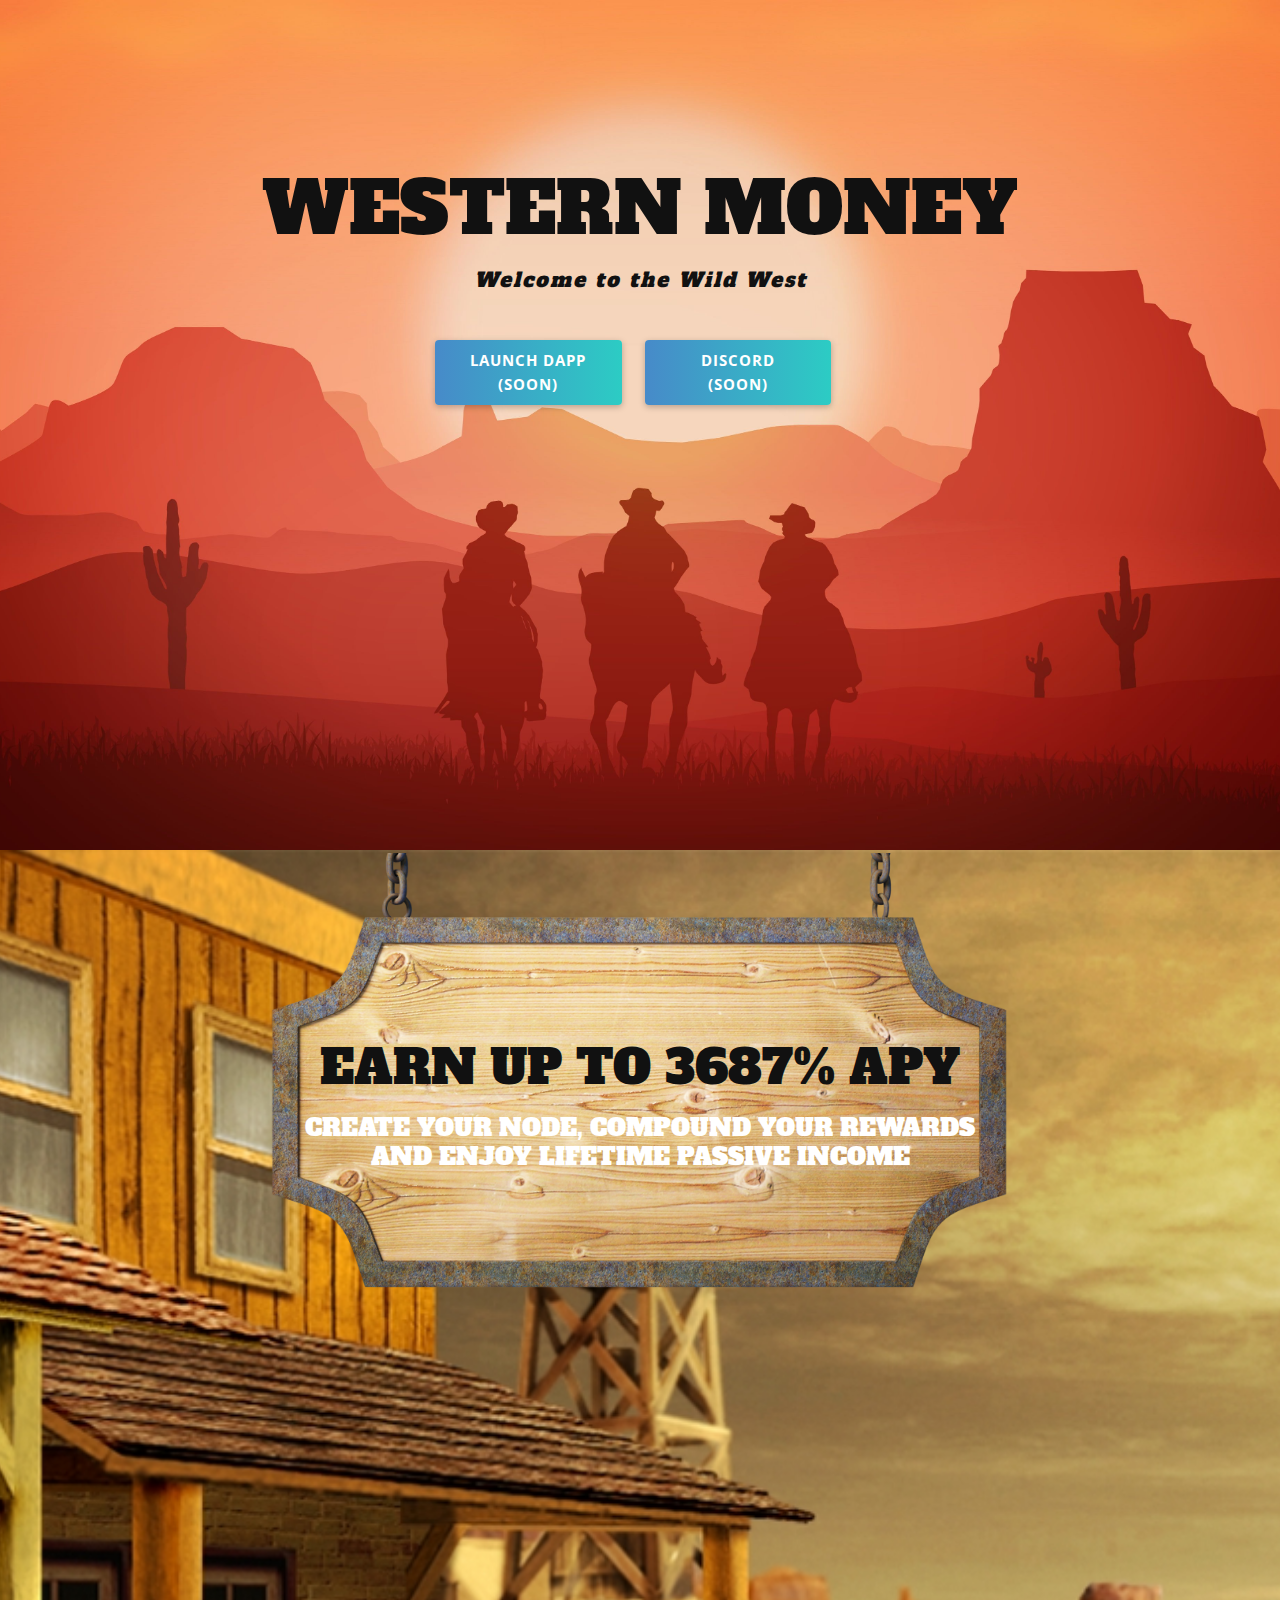
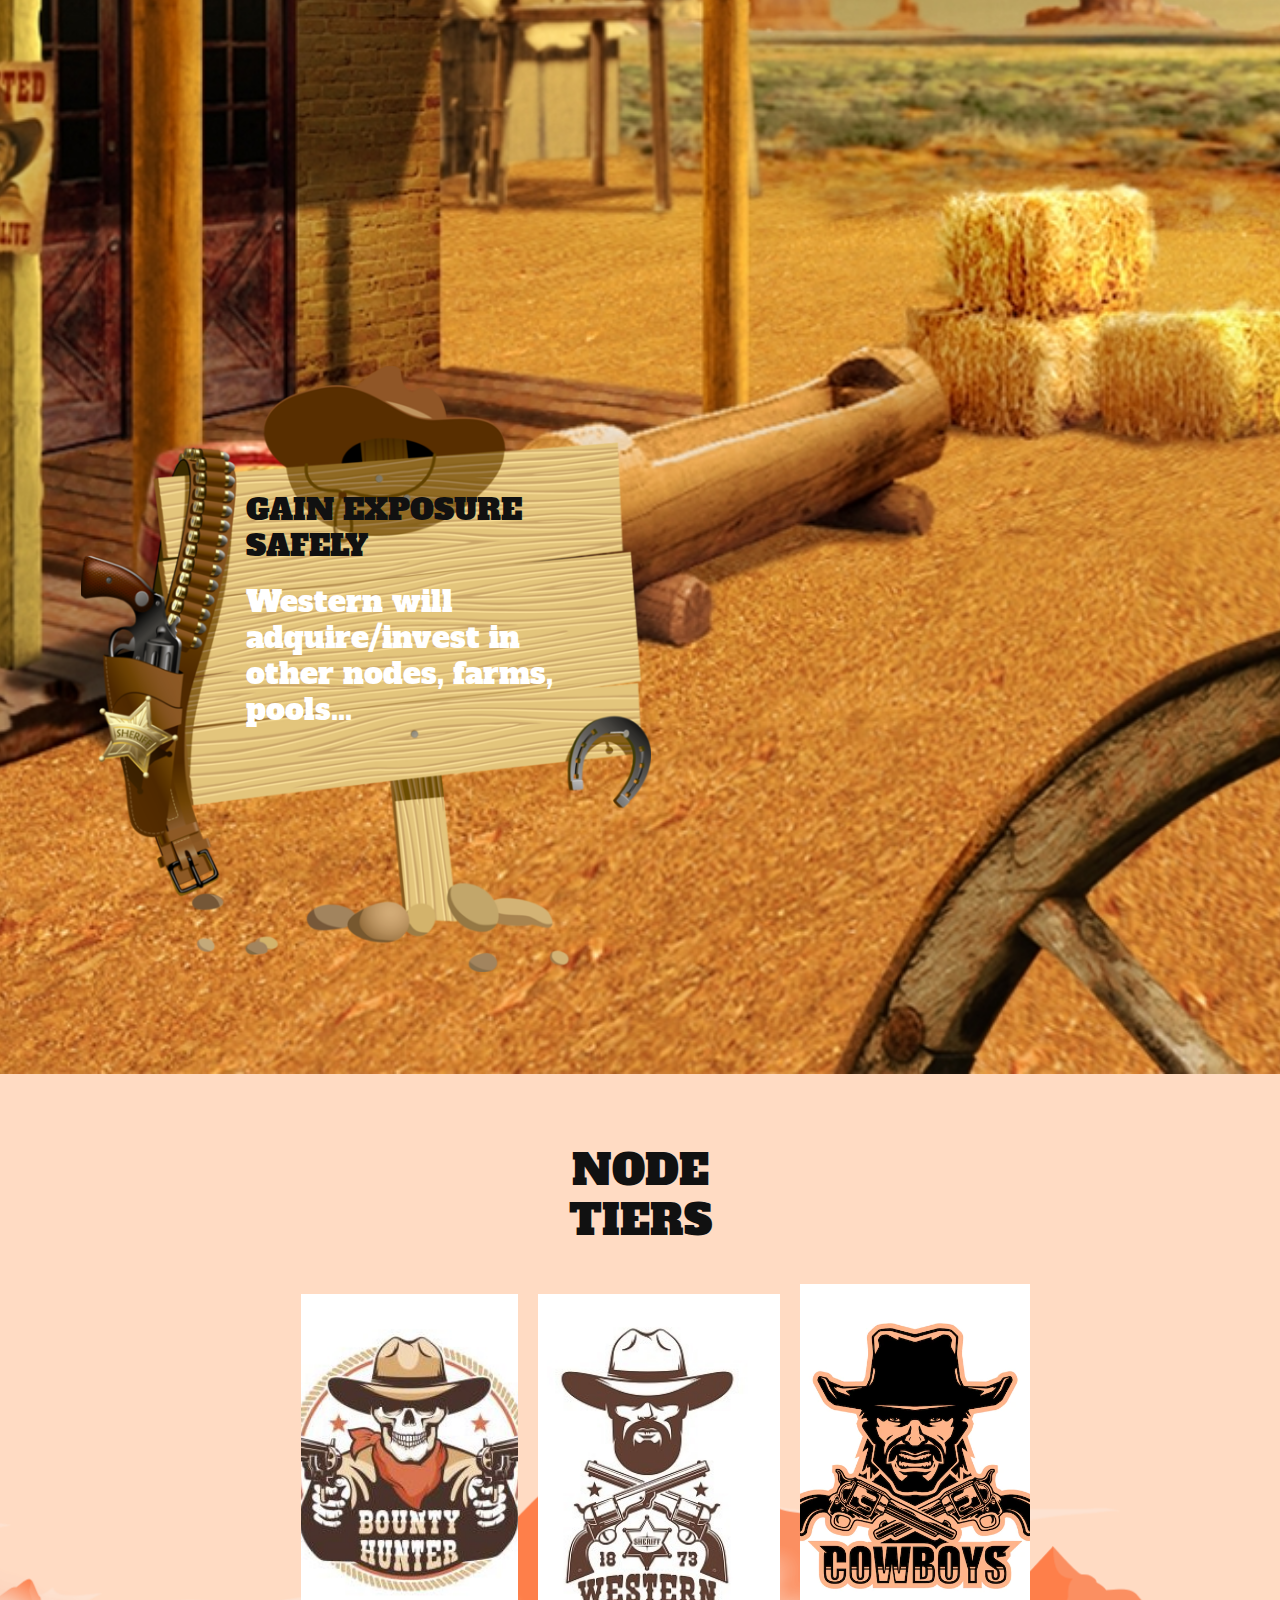
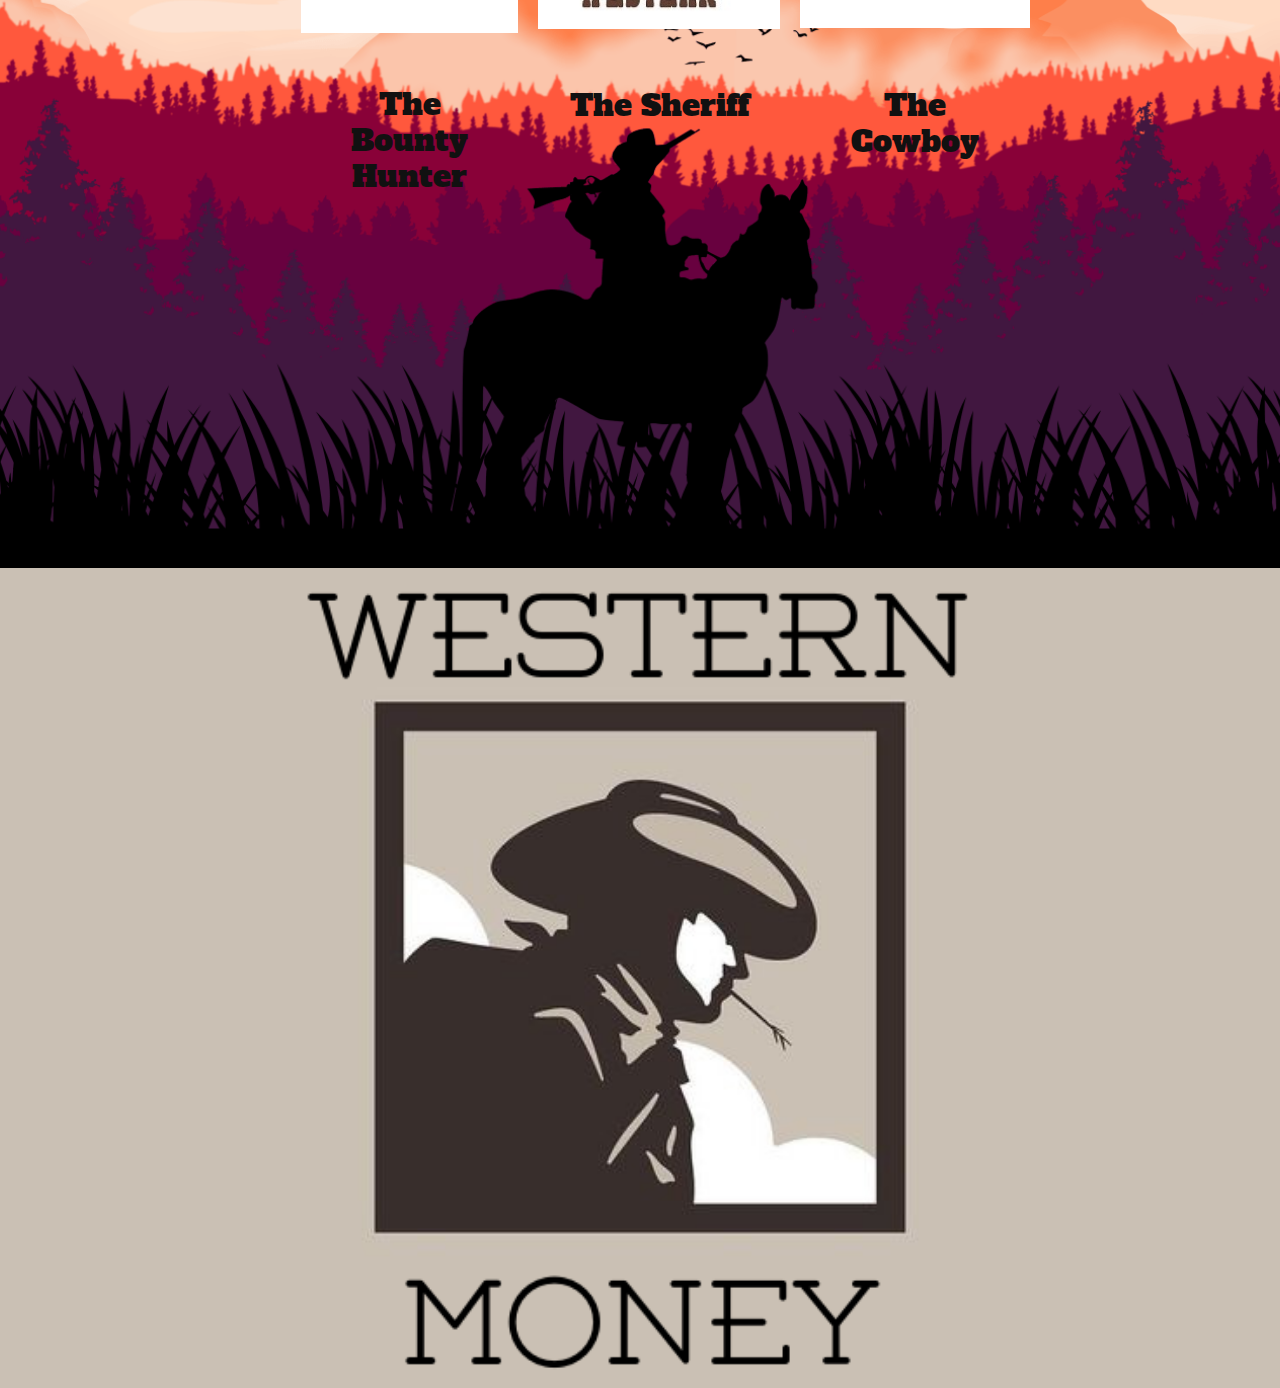
==== commit a2d321a9: "." ====
--- a/index.html
+++ b/index.html
@@ -6,7 +6,7 @@
     <meta name="keywords" content="Welcome to Mountain Expeditions Club!, About Us, Expedition&nbsp;leaders, Our Leaders, Contact Us">
     <meta name="description" content="">
     <meta name="page_type" content="np-template-header-footer-from-plugin">
-    <title>Página 1</title>
+    <title>Western Money</title>
     <link rel="stylesheet" href="nicepage.css" media="screen">
 <link rel="stylesheet" href="Página-1.css" media="screen">
     <script class="u-script" type="text/javascript" src="jquery.js" defer=""></script>
@@ -25,7 +25,7 @@
 		"name": ""
 }</script>
     <meta name="theme-color" content="#478ac9">
-    <meta property="og:title" content="Página 1">
+    <meta property="og:title" content="Western Money">
     <meta property="og:type" content="website">
   </head>
   <body data-home-page="Página-1.html" data-home-page-title="Página 1" class="u-body"> 
@@ -120,17 +120,5 @@
     </section>
     
     
-    
-    <section class="u-backlink u-clearfix u-grey-80">
-      <a class="u-link" href="https://nicepage.com/website-templates" target="_blank">
-        <span>Website Templates</span>
-      </a>
-      <p class="u-text">
-        <span>created with</span>
-      </p>
-      <a class="u-link" href="https://nicepage.dev" target="_blank">
-        <span>Best Free Website Builder</span>
-      </a>. 
-    </section>
   </body>
 </html>